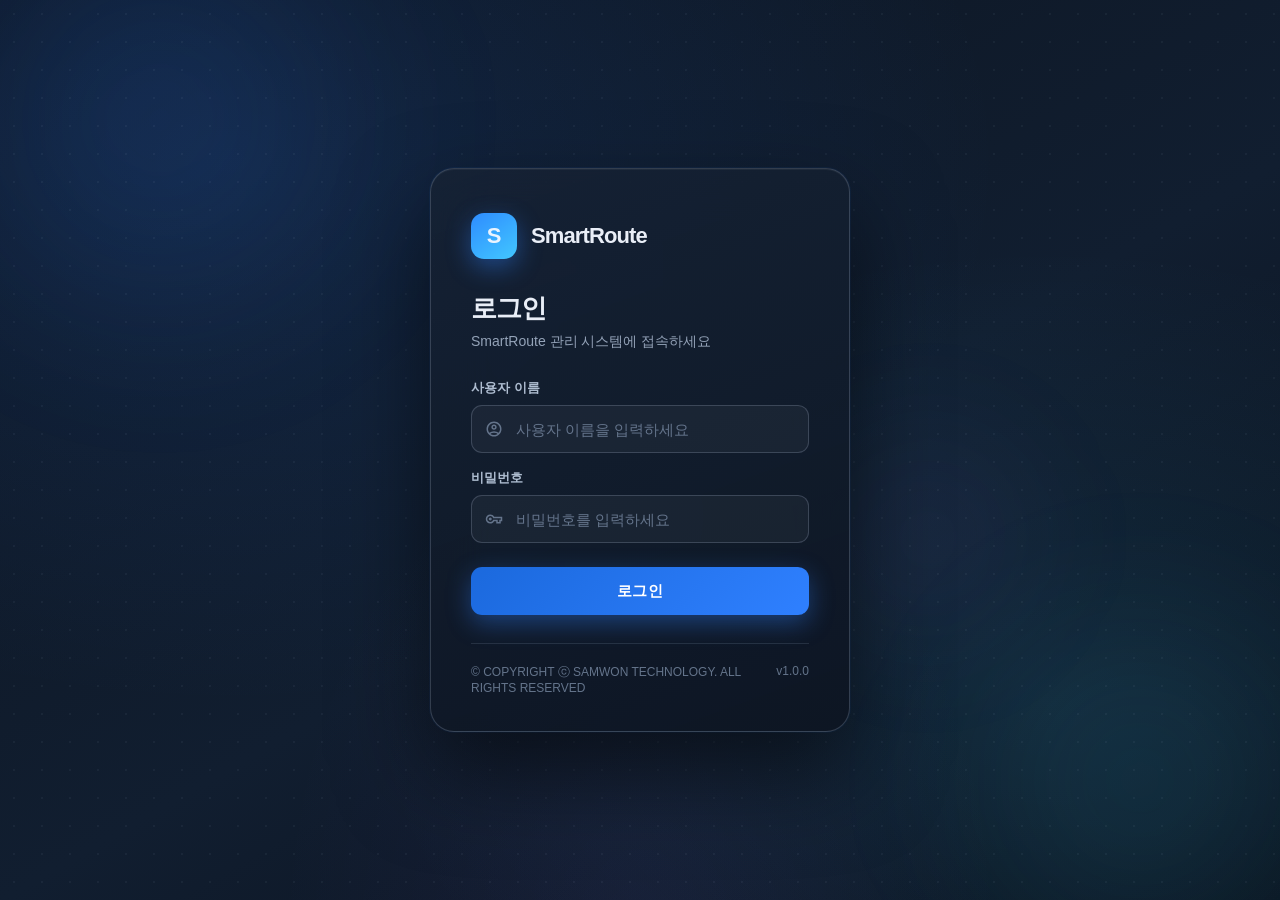
==== login.html @ eff8d284 "first commit" ====
<!doctype html>
<html lang="ko">
<head>
  <meta charset="utf-8" />
  <meta name="viewport" content="width=device-width, initial-scale=1" />
  <title>SmartRoute — 로그인</title>
  <link rel="stylesheet" href="./css/login.css" />
</head>
<body>
  <div class="bg">
    <div class="glow glow-1"></div>
    <div class="glow glow-2"></div>
    <div class="glow glow-3"></div>
  </div>

  <main class="wrap">
    <div class="card">

      <div class="brand">
        <div class="brand-mark">S</div>
        <span class="brand-name">SmartRoute</span>
      </div>

      <div class="head">
        <h1>로그인</h1>
        <p>SmartRoute 관리 시스템에 접속하세요</p>
      </div>

      <form id="loginForm" novalidate>
        <div class="field">
          <label for="username">사용자 이름</label>
          <div class="input-wrap">
            
            <i class="input-icon input-icon--username"></i>
            <input type="text" id="username"
                   placeholder="사용자 이름을 입력하세요"
                   autocomplete="username" required />
          </div>
        </div>

        <div class="field">
          <label for="password">비밀번호</label>
          <div class="input-wrap">
            <i class="input-icon input-icon--password"></i>
            <input type="password" id="password"
                   placeholder="비밀번호를 입력하세요"
                   autocomplete="current-password" required />
          </div>
        </div>

        <p class="error-msg" id="errorMsg" hidden></p>

        <button type="submit" class="login-btn" id="loginBtn">로그인</button>
      </form>

      <div class="card-footer">
        <span>© COPYRIGHT ⓒ SAMWON TECHNOLOGY. ALL RIGHTS RESERVED </span>
        <span>v1.0.0</span>
      </div>
    </div>
  </main>

  <script src="./config.js"></script>
  <script src="./js/login.js"></script>
</body>
</html>
---- css/login.css ----
:root {
  --blue:         #2f80ff;
  --blue-2:       #48a2ff;
  --red:          #ff5d62;
  --text:         #e9eef7;
  --muted:        #94a3b8;
  --muted-2:      #64748b;
  --border:       rgba(157, 174, 197, 0.16);
  --border-strong:rgba(157, 174, 197, 0.26);
}

*, *::before, *::after { box-sizing: border-box; }

html, body {
  height: 100%;
  margin: 0;
  font-family: Inter, Pretendard, "Noto Sans KR", "Segoe UI", Arial, sans-serif;
  color: var(--text);
  background: #0d1520;
  overflow: hidden;
}

/* ── Background ─────────────────────────────────────────────────────────────── */

.bg {
  position: fixed;
  inset: 0;
  background:
    radial-gradient(ellipse at 18% 18%,  rgba(47, 128, 255, 0.13) 0%, transparent 52%),
    radial-gradient(ellipse at 82% 78%,  rgba(64, 211, 255, 0.09) 0%, transparent 46%),
    radial-gradient(ellipse at 50% 105%, rgba(155, 108, 255, 0.07) 0%, transparent 40%),
    linear-gradient(150deg, #0c1420 0%, #111e30 55%, #090f1a 100%);
}

/* dot grid */
.bg::after {
  content: '';
  position: absolute;
  inset: 0;
  background-image: radial-gradient(rgba(157, 174, 197, 0.07) 1px, transparent 1px);
  background-size: 28px 28px;
}

/* animated glows */
.glow {
  position: absolute;
  border-radius: 50%;
  will-change: opacity, transform;
  animation: glow-pulse 7s ease-in-out infinite;
}

.glow-1 {
  width: 560px;
  height: 560px;
  top: -160px;
  left: -120px;
  background: radial-gradient(circle, rgba(47, 128, 255, 0.14), transparent 70%);
  filter: blur(60px);
  animation-delay: 0s;
}

.glow-2 {
  width: 480px;
  height: 480px;
  bottom: -120px;
  right: -100px;
  background: radial-gradient(circle, rgba(64, 211, 255, 0.10), transparent 70%);
  filter: blur(60px);
  animation-delay: -3.5s;
}

.glow-3 {
  width: 320px;
  height: 320px;
  top: 42%;
  left: 60%;
  background: radial-gradient(circle, rgba(155, 108, 255, 0.07), transparent 70%);
  filter: blur(50px);
  animation-delay: -1.8s;
}

@keyframes glow-pulse {
  0%, 100% { opacity: 0.55; transform: scale(1);    }
  50%       { opacity: 1;    transform: scale(1.12); }
}

/* ── Layout ─────────────────────────────────────────────────────────────────── */

.wrap {
  position: relative;
  z-index: 1;
  min-height: 100vh;
  display: grid;
  place-items: center;
  padding: 24px;
}

/* ── Card ────────────────────────────────────────────────────────────────────── */

.card {
  width: 100%;
  max-width: 420px;
  background: linear-gradient(
    160deg,
    rgba(22, 34, 52, 0.88) 0%,
    rgba(13, 21, 34, 0.94) 100%
  );
  border: 1px solid var(--border-strong);
  border-radius: 24px;
  padding: 44px 40px 36px;
  backdrop-filter: blur(28px);
  -webkit-backdrop-filter: blur(28px);
  box-shadow:
    0 40px 90px rgba(0, 0, 0, 0.55),
    0 0 0 1px rgba(47, 128, 255, 0.07),
    inset 0 1px 0 rgba(255, 255, 255, 0.05);
}

/* ── Brand ───────────────────────────────────────────────────────────────────── */

.brand {
  display: flex;
  align-items: center;
  gap: 14px;
  margin-bottom: 32px;
}

.brand-mark {
  width: 46px;
  height: 46px;
  border-radius: 13px;
  display: grid;
  place-items: center;
  font-size: 22px;
  font-weight: 900;
  color: #eaf4ff;
  background: linear-gradient(145deg, #2e8cff, #42c7ff);
  box-shadow: 0 8px 24px rgba(47, 128, 255, 0.42);
  flex-shrink: 0;
}

.brand-name {
  font-size: 22px;
  font-weight: 800;
  letter-spacing: -0.04em;
}

/* ── Heading ─────────────────────────────────────────────────────────────────── */

.head {
  margin-bottom: 28px;
}

.head h1 {
  margin: 0 0 7px;
  font-size: 26px;
  font-weight: 800;
  letter-spacing: -0.03em;
}

.head p {
  margin: 0;
  font-size: 14px;
  color: var(--muted);
}

/* ── Fields ──────────────────────────────────────────────────────────────────── */

.field {
  margin-bottom: 16px;
}

.field label {
  display: block;
  margin-bottom: 8px;
  font-size: 13px;
  font-weight: 700;
  color: #aebdd0;
}

.input-wrap {
  position: relative;
}

.input-icon {
  position: absolute;
  left: 14px;
  top: 50%;
  transform: translateY(-50%);
  color: var(--muted-2);
  font-size: 16px;
  pointer-events: none;
  transition: color 0.15s;
  user-select: none;

  width: 18px;
  height: 18px;
}

.input-icon--username {
  background: currentColor;
  -webkit-mask: url(../assets/icons/account.svg) center / contain no-repeat;
  mask: url(../assets/icons/account.svg) center / contain no-repeat;
}

.input-icon--password {
  background: currentColor;
  -webkit-mask: url(../assets/icons/key.svg) center / contain no-repeat;
  mask: url(../assets/icons/key.svg) center / contain no-repeat;
}


/*
.nav-icon {
  width: 18px;
  height: 18px;
  text-align: center;
  font-size: 19px;
  opacity: 0.45;
}

.nav-icon--dashboard {
  background: currentColor;
  -webkit-mask: url(assets/icons/dash_nav.svg) center / contain no-repeat;
  mask: url(assets/icons/dash_nav.svg) center / contain no-repeat;
}
*/

.input-wrap:focus-within .input-icon {
  color: var(--blue-2);
}

.field input {
  width: 100%;
  height: 48px;
  padding: 0 16px 0 44px;
  border: 1px solid var(--border-strong);
  border-radius: 11px;
  background: rgba(255, 255, 255, 0.04);
  color: var(--text);
  font-size: 15px;
  font-family: inherit;
  outline: none;
  transition: border-color 0.15s, box-shadow 0.15s, background 0.15s;
}

.field input:focus {
  border-color: rgba(47, 128, 255, 0.65);
  background: rgba(47, 128, 255, 0.04);
  box-shadow: 0 0 0 3px rgba(47, 128, 255, 0.16);
}

.field input::placeholder {
  color: var(--muted-2);
}

/* ── Error ───────────────────────────────────────────────────────────────────── */

.error-msg {
  margin: 0 0 16px;
  padding: 11px 14px;
  border-radius: 9px;
  background: rgba(255, 93, 98, 0.1);
  border: 1px solid rgba(255, 93, 98, 0.28);
  color: #ff8c91;
  font-size: 13px;
  font-weight: 600;
}

/* ── Login Button ────────────────────────────────────────────────────────────── */

.login-btn {
  width: 100%;
  height: 48px;
  margin-top: 8px;
  border: none;
  border-radius: 11px;
  background: linear-gradient(135deg, #1b69dd 0%, #2f80ff 100%);
  color: #fff;
  font-family: inherit;
  font-size: 15px;
  font-weight: 800;
  letter-spacing: 0.01em;
  cursor: pointer;
  transition: transform 0.15s, box-shadow 0.15s, filter 0.15s;
  box-shadow: 0 8px 24px rgba(47, 128, 255, 0.38);
}

.login-btn:hover:not(:disabled) {
  transform: translateY(-1px);
  box-shadow: 0 12px 32px rgba(47, 128, 255, 0.48);
  filter: brightness(1.08);
}

.login-btn:active:not(:disabled) {
  transform: translateY(0);
  box-shadow: 0 4px 16px rgba(47, 128, 255, 0.3);
  filter: brightness(0.96);
}

.login-btn:disabled {
  opacity: 0.62;
  cursor: not-allowed;
}

/* ── Footer ──────────────────────────────────────────────────────────────────── */

.card-footer {
  display: flex;
  justify-content: space-between;
  margin-top: 28px;
  padding-top: 20px;
  border-top: 1px solid var(--border);
  color: var(--muted-2);
  font-size: 12px;
}

/* ── Responsive ──────────────────────────────────────────────────────────────── */

@media (max-width: 480px) {
  .card {
    padding: 36px 24px 28px;
    border-radius: 18px;
  }
}
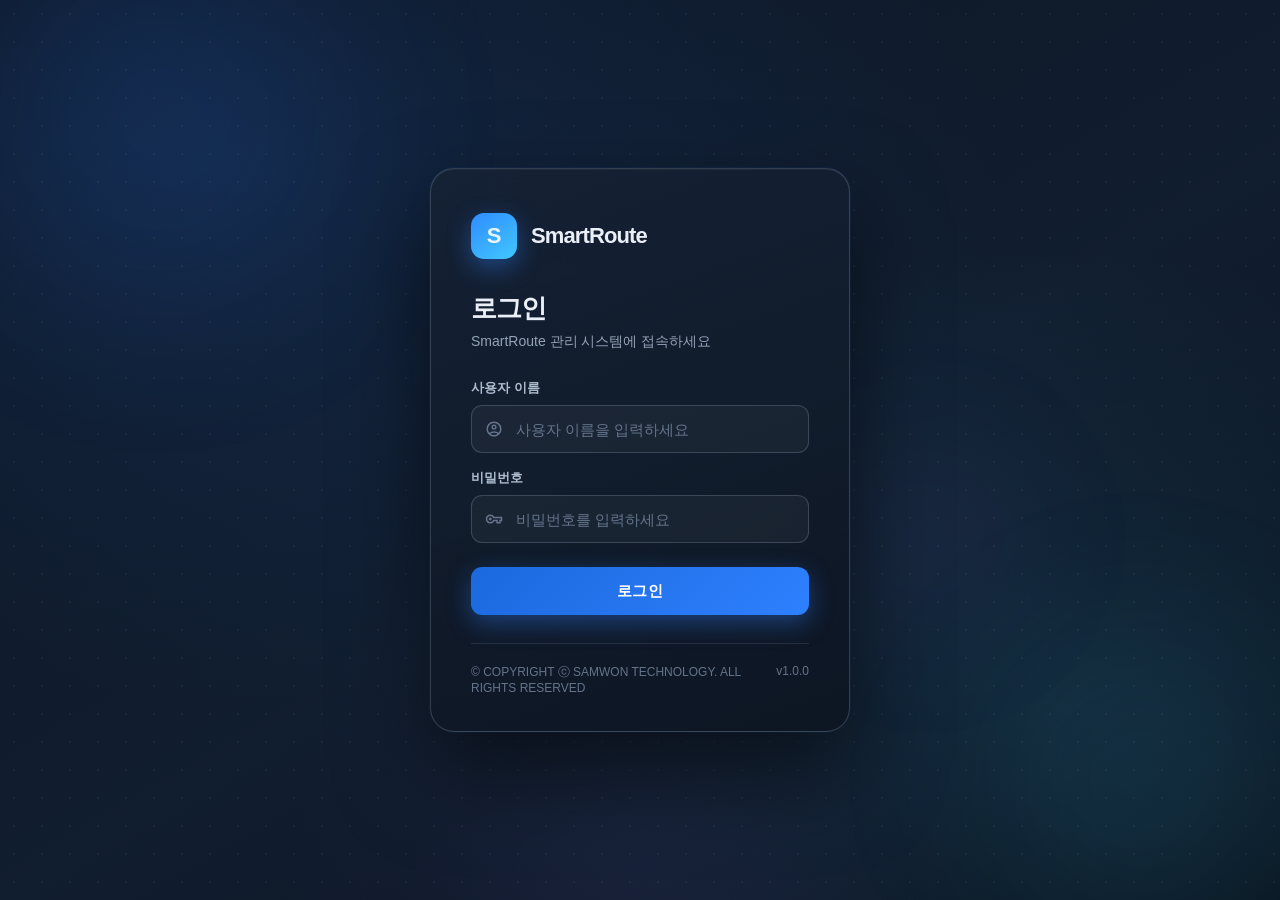
==== commit 42747275: "HMI builder, device-level language, auto poll mode UI - HMI: port WHMI runtime, wire to /api/hmi/* (" ====
--- a/login.html
+++ b/login.html
@@ -3,7 +3,7 @@
 <head>
   <meta charset="utf-8" />
   <meta name="viewport" content="width=device-width, initial-scale=1" />
-  <title>SmartRoute — 로그인</title>
+  <title data-i18n="login.pageTitle">SmartRoute — 로그인</title>
   <link rel="stylesheet" href="./css/login.css" />
 </head>
 <body>
@@ -22,27 +22,29 @@
       </div>
 
       <div class="head">
-        <h1>로그인</h1>
-        <p>SmartRoute 관리 시스템에 접속하세요</p>
+        <h1 data-i18n="login.title">로그인</h1>
+        <p data-i18n="login.subtitle">SmartRoute 관리 시스템에 접속하세요</p>
       </div>
 
       <form id="loginForm" novalidate>
         <div class="field">
-          <label for="username">사용자 이름</label>
+          <label for="username" data-i18n="login.usernameLabel">사용자 이름</label>
           <div class="input-wrap">
-            
+
             <i class="input-icon input-icon--username"></i>
             <input type="text" id="username"
+                   data-i18n-placeholder="login.usernamePlaceholder"
                    placeholder="사용자 이름을 입력하세요"
                    autocomplete="username" required />
           </div>
         </div>
 
         <div class="field">
-          <label for="password">비밀번호</label>
+          <label for="password" data-i18n="login.passwordLabel">비밀번호</label>
           <div class="input-wrap">
             <i class="input-icon input-icon--password"></i>
             <input type="password" id="password"
+                   data-i18n-placeholder="login.passwordPlaceholder"
                    placeholder="비밀번호를 입력하세요"
                    autocomplete="current-password" required />
           </div>
@@ -50,7 +52,7 @@
 
         <p class="error-msg" id="errorMsg" hidden></p>
 
-        <button type="submit" class="login-btn" id="loginBtn">로그인</button>
+        <button type="submit" class="login-btn" id="loginBtn" data-i18n="login.submitBtn">로그인</button>
       </form>
 
       <div class="card-footer">
@@ -61,6 +63,7 @@
   </main>
 
   <script src="./config.js"></script>
+  <script src="./i18n.js"></script>
   <script src="./js/login.js"></script>
 </body>
 </html>
